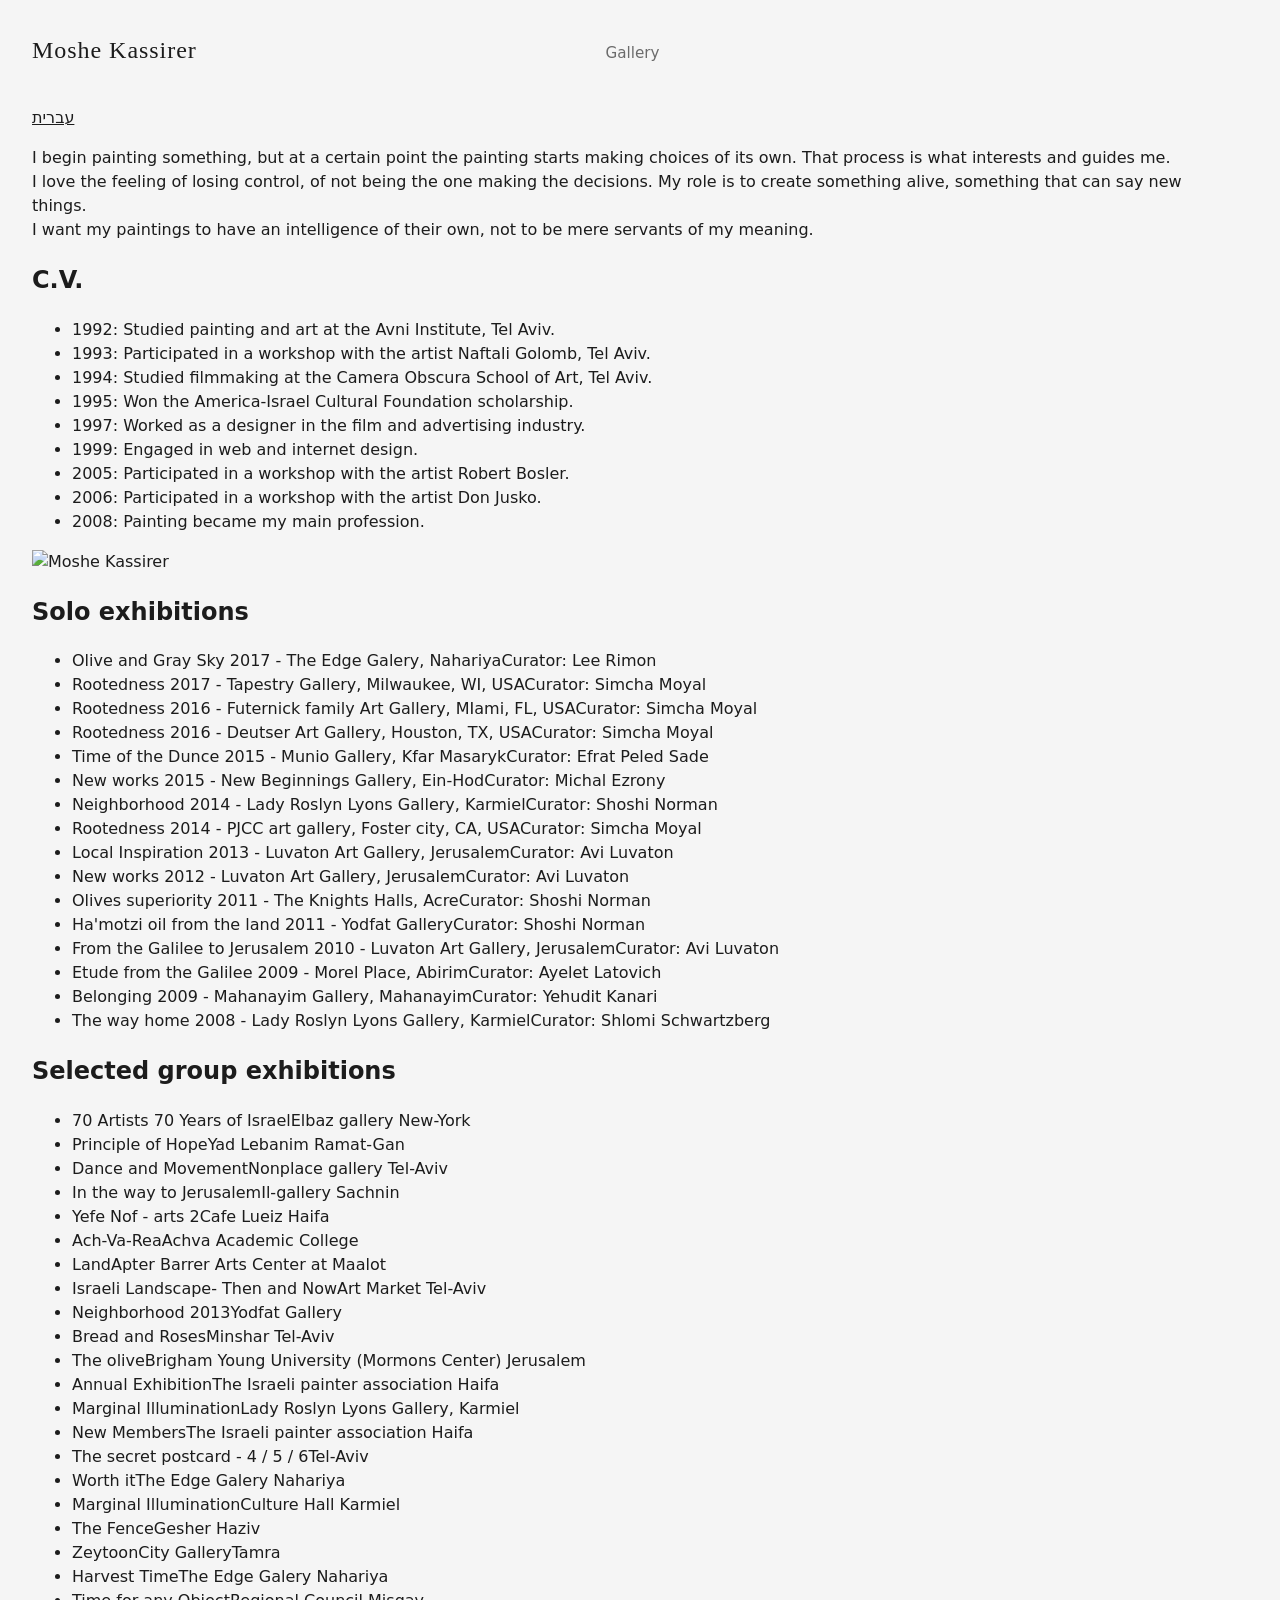
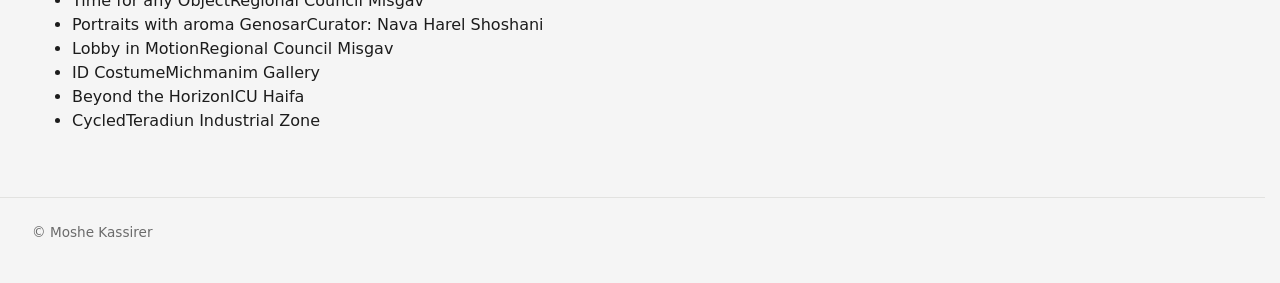
==== about-en.html @ 4319b6d4 "Add files via upload" ====
<!DOCTYPE html>
<html lang="en">
<head>
  <meta charset="utf-8">
  <meta name="viewport" content="width=device-width, initial-scale=1">
  <meta name="robots" content="noindex, nofollow">
  <title>About</title>
  <link rel="stylesheet" href="css/styles.css">
  <script src="js/site.js" defer></script>
</head>
<body>
  <header class="site-header" lang="en" dir="ltr">
    <a class="site-title" id="site-title" href="index.html">Moshe Kassirer</a>
    <nav id="site-nav" class="site-nav" aria-label="Main"></nav>
  </header>

  <main class="page about" lang="en" dir="ltr">
    <div class="about-inner">
      <h1 class="visually-hidden">About Moshe Kassirer</h1>
      <p class="lang-bar"><a class="lang-btn" href="about-he.html" hreflang="he" lang="he">עברית</a></p>

      <p class="statement">
        I begin painting something, but at a certain point the painting starts making choices of its own. That process is what interests and guides me.<br>
        I love the feeling of losing control, of not being the one making the decisions. My role is to create something alive, something that can say new things.<br>
        I want my paintings to have an intelligence of their own, not to be mere servants of my meaning.
      </p>

      <div class="cv-row">
        <section class="cv">
          <h2>C.V.</h2>
          <ul class="cv-list">
          <li>1992: Studied painting and art at the Avni Institute, Tel Aviv.</li>
          <li>1993: Participated in a workshop with the artist Naftali Golomb, Tel Aviv.</li>
          <li>1994: Studied filmmaking at the Camera Obscura School of Art, Tel Aviv.</li>
          <li>1995: Won the America-Israel Cultural Foundation scholarship.</li>
          <li>1997: Worked as a designer in the film and advertising industry.</li>
          <li>1999: Engaged in web and internet design.</li>
          <li>2005: Participated in a workshop with the artist Robert Bosler.</li>
          <li>2006: Participated in a workshop with the artist Don Jusko.</li>
          <li>2008: Painting became my main profession.</li>
          </ul>
        </section>
        <img class="portrait" src="images/me.jpg" width="261" height="348" alt="Moshe Kassirer">
      </div>

    <section>
      <h2>Solo exhibitions</h2>
      <ul class="exh">
        <li><span class="t">Olive and Gray Sky 2017 - The Edge Galery, Nahariya</span><span class="m">Curator: Lee Rimon</span></li>
        <li><span class="t">Rootedness 2017 - Tapestry Gallery, Milwaukee, WI, USA</span><span class="m">Curator: Simcha Moyal</span></li>
        <li><span class="t">Rootedness 2016 - Futernick family Art Gallery, MIami, FL, USA</span><span class="m">Curator: Simcha Moyal</span></li>
        <li><span class="t">Rootedness 2016 - Deutser Art Gallery, Houston, TX, USA</span><span class="m">Curator: Simcha Moyal</span></li>
        <li><span class="t">Time of the Dunce 2015 - Munio Gallery, Kfar Masaryk</span><span class="m">Curator: Efrat Peled Sade</span></li>
        <li><span class="t">New works 2015 - New Beginnings Gallery, Ein-Hod</span><span class="m">Curator: Michal Ezrony</span></li>
        <li><span class="t">Neighborhood 2014 - Lady Roslyn Lyons Gallery, Karmiel</span><span class="m">Curator: Shoshi Norman</span></li>
        <li><span class="t">Rootedness 2014 - PJCC art gallery, Foster city, CA, USA</span><span class="m">Curator: Simcha Moyal</span></li>
        <li><span class="t">Local Inspiration 2013 - Luvaton Art Gallery, Jerusalem</span><span class="m">Curator: Avi Luvaton</span></li>
        <li><span class="t">New works 2012 - Luvaton Art Gallery, Jerusalem</span><span class="m">Curator: Avi Luvaton</span></li>
        <li><span class="t">Olives superiority 2011 - The Knights Halls, Acre</span><span class="m">Curator: Shoshi Norman</span></li>
        <li><span class="t">Ha'motzi oil from the land 2011 - Yodfat Gallery</span><span class="m">Curator: Shoshi Norman</span></li>
        <li><span class="t">From the Galilee to Jerusalem 2010 - Luvaton Art Gallery, Jerusalem</span><span class="m">Curator: Avi Luvaton</span></li>
        <li><span class="t">Etude from the Galilee 2009 - Morel Place, Abirim</span><span class="m">Curator: Ayelet Latovich</span></li>
        <li><span class="t">Belonging 2009 - Mahanayim Gallery, Mahanayim</span><span class="m">Curator: Yehudit Kanari</span></li>
        <li><span class="t">The way home 2008 - Lady Roslyn Lyons Gallery, Karmiel</span><span class="m">Curator: Shlomi Schwartzberg</span></li>
      </ul>
    </section>

    <section>
      <h2>Selected group exhibitions</h2>
      <ul class="exh">
        <li><span class="t">70 Artists 70 Years of Israel</span><span class="m">Elbaz gallery New-York</span></li>
        <li><span class="t">Principle of Hope</span><span class="m">Yad Lebanim Ramat-Gan</span></li>
        <li><span class="t">Dance and Movement</span><span class="m">Nonplace gallery Tel-Aviv</span></li>
        <li><span class="t">In the way to Jerusalem</span><span class="m">Il-gallery Sachnin</span></li>
        <li><span class="t">Yefe Nof - arts 2</span><span class="m">Cafe Lueiz Haifa</span></li>
        <li><span class="t">Ach-Va-Rea</span><span class="m">Achva Academic College</span></li>
        <li><span class="t">Land</span><span class="m">Apter Barrer Arts Center at Maalot</span></li>
        <li><span class="t">Israeli Landscape- Then and Now</span><span class="m">Art Market Tel-Aviv</span></li>
        <li><span class="t">Neighborhood 2013</span><span class="m">Yodfat Gallery</span></li>
        <li><span class="t">Bread and Roses</span><span class="m">Minshar Tel-Aviv</span></li>
        <li><span class="t">The olive</span><span class="m">Brigham Young University (Mormons Center) Jerusalem</span></li>
        <li><span class="t">Annual Exhibition</span><span class="m">The Israeli painter association Haifa</span></li>
        <li><span class="t">Marginal Illumination</span><span class="m">Lady Roslyn Lyons Gallery, Karmiel</span></li>
        <li><span class="t">New Members</span><span class="m">The Israeli painter association Haifa</span></li>
        <li><span class="t">The secret postcard - 4 / 5 / 6</span><span class="m">Tel-Aviv</span></li>
        <li><span class="t">Worth it</span><span class="m">The Edge Galery Nahariya</span></li>
        <li><span class="t">Marginal Illumination</span><span class="m">Culture Hall Karmiel</span></li>
        <li><span class="t">The Fence</span><span class="m">Gesher Haziv</span></li>
        <li><span class="t">Zeytoon</span><span class="m">City GalleryTamra</span></li>
        <li><span class="t">Harvest Time</span><span class="m">The Edge Galery Nahariya</span></li>
        <li><span class="t">Time for any Object</span><span class="m">Regional Council Misgav</span></li>
        <li><span class="t">Portraits with aroma Genosar</span><span class="m">Curator: Nava Harel Shoshani</span></li>
        <li><span class="t">Lobby in Motion</span><span class="m">Regional Council Misgav</span></li>
        <li><span class="t">ID Costume</span><span class="m">Michmanim Gallery</span></li>
        <li><span class="t">Beyond the Horizon</span><span class="m">ICU Haifa</span></li>
        <li><span class="t">Cycled</span><span class="m">Teradiun Industrial Zone</span></li>
      </ul>
    </section>
    </div>
  </main>

  <footer class="site-footer" id="site-footer" dir="ltr"></footer>
</body>
</html>
---- css/styles.css ----
:root {
  --bg: #f5f5f5;
  --ink: #1c1c1c;
  --muted: #6b6b6b;
  --line: #e2e2e0;
  --gap: 15px;
  --thumb-w: 170px;              /* thumbnail size: images are cropped to fill it */
  --thumb-ratio: 170 / 150;      /* keep equal to width / height above */
  --serif: "Iowan Old Style", "Palatino Linotype", Palatino, Georgia, serif;
  --sans: system-ui, -apple-system, "Segoe UI", Helvetica, Arial, sans-serif;
}
*, *::before, *::after { box-sizing: border-box; }
html { scrollbar-gutter: stable; }
body { margin: 0; background: var(--bg); color: var(--ink); font-family: var(--sans); line-height: 1.5; }
body.lb-open { overflow: hidden; }
.visually-hidden { position: absolute; width: 1px; height: 1px; overflow: hidden; clip: rect(0 0 0 0); white-space: nowrap; }
a { color: inherit; }
:focus-visible { outline: 2px solid currentColor; outline-offset: 3px; }

/* Header */
.site-header { display: grid; grid-template-columns: 1fr auto 1fr; align-items: baseline; gap: 1rem 2rem;
  max-width: 1400px; margin: 0 auto; padding: 2rem 2rem 1.25rem; }
.site-title { font-family: var(--serif); font-size: 1.5rem; letter-spacing: .04em; text-decoration: none; }
.site-nav { grid-column: 2; display: flex; flex-wrap: wrap; justify-content: center; gap: .5rem 1.75rem; }
.site-nav a { text-decoration: none; color: var(--muted); font-size: .95rem; padding: .25rem 0; border-bottom: 1px solid transparent; }
.site-nav a:hover { color: var(--ink); }
.site-nav a[aria-current="page"] { color: var(--ink); border-bottom-color: var(--ink); }

/* Page + pager */
.page { max-width: 1400px; margin: 0 auto; padding: 0 2rem 3rem; }
.pager { display: flex; flex-wrap: wrap; gap: .25rem .75rem; align-items: center; margin: 1rem 0 2rem; font-size: .95rem; }
.pager:empty { display: none; }
.pager a, .pager span { min-width: 2rem; padding: .25rem .5rem; text-align: center; text-decoration: none; color: var(--muted); border-bottom: 1px solid transparent; }
.pager a:hover { color: var(--ink); }
.pager [aria-current="page"] { color: var(--ink); border-bottom-color: var(--ink); }
.pager .is-disabled { opacity: .35; }

/* Left menu + content */
.layout { display: grid; grid-template-columns: 13rem minmax(0, 1fr); gap: 3rem; align-items: start; }
.layout.no-menu { grid-template-columns: minmax(0, 1fr); }
.side[hidden] { display: none; }
.side-title { margin: 0 0 .75rem; padding-left: .75rem; font-family: var(--serif); font-size: 1.1rem; font-weight: 400; letter-spacing: .04em; }
.side ul { list-style: none; margin: 0; padding: 0; }
.side a { display: block; padding: .3rem .75rem; text-decoration: none; color: var(--muted); font-size: .95rem; }
.side a:hover { color: var(--ink); }
.side a[aria-current="page"] { color: var(--ink); box-shadow: inset 2px 0 var(--ink); }

/* Grid: 4 columns of 170 x 150 thumbnails on desktop */
.grid { list-style: none; margin: 0; padding: 0; display: grid; grid-template-columns: repeat(4, minmax(0, var(--thumb-w))); justify-content: start; gap: var(--gap); }
.grid > li { min-width: 0; }
.thumb { position: relative; display: block; width: 100%; aspect-ratio: var(--thumb-ratio); padding: 0; border: 0; background: none; cursor: zoom-in; }
.thumb img { display: block; width: 100%; height: 100%; object-fit: cover; object-position: center; }

/* Sold marker: red circle in the top-right corner (thumbnail and large view).
   Turn on per painting with "sold": true in data/paintings.json */
.thumb.is-sold::after, .lb-frame.is-sold::after { content: ""; position: absolute; bottom: 8px; right: 8px; width: 10px; height: 10px; border-radius: 50%;
  background: #d62d2d; box-shadow: 0 0 0 1px #fff, 0 1px 4px rgba(0, 0, 0, .35); pointer-events: none; }
.status { color: var(--muted); }
.status:empty { display: none; }
.site-footer { max-width: 1400px; margin: 0 auto; padding: 1.5rem 2rem 2.5rem; color: var(--muted); font-size: .85rem; border-top: 1px solid var(--line); }

@media (max-width: 899px) {
  .site-header { grid-template-columns: minmax(0, 1fr); }
  .site-nav { grid-column: 1; }
  .layout { grid-template-columns: minmax(0, 1fr); gap: 1.5rem; }
  .side ul { display: flex; flex-wrap: wrap; gap: 0 .75rem; }
  .side-title, .side a { padding-left: 0; padding-right: 0; }
  .side a { padding: .3rem 0; }
  .side a[aria-current="page"] { box-shadow: none; border-bottom: 1px solid var(--ink); }
}
@media (max-width: 699px) { .grid { grid-template-columns: repeat(3, minmax(0, var(--thumb-w))); } }
@media (max-width: 599px) {
  .grid { grid-template-columns: repeat(2, minmax(0, var(--thumb-w))); }
  .site-header, .page, .site-footer { padding-left: 1rem; padding-right: 1rem; }
}

/* Lightbox */
.lightbox { position: fixed; inset: 0; z-index: 100; background: rgba(14, 14, 14, .95); color: #eee;
  display: flex; align-items: center; justify-content: center; }
.lightbox[hidden] { display: none; }
.lb-frame { position: relative; }
.lb-frame.is-sold::after { top: auto; bottom: 12px; right: 12px; width: 22px; height: 22px; }
.lb-figure { margin: 0; display: flex; flex-direction: column; align-items: center; min-width: 0; }
.lb-img { display: block; width: auto; height: auto; max-width: calc(100vw - 9rem); max-height: calc(100vh - 9rem); max-height: calc(100dvh - 9rem); transition: opacity .15s; }
.lb-img.is-loading { opacity: .25; }
.lb-caption { margin-top: 1rem; max-width: min(46rem, calc(100vw - 9rem)); max-height: 5rem; overflow: auto; text-align: center; font-size: .95rem; line-height: 1.5; white-space: pre-line; color: #cfcfcf; }
.lb-caption .lb-title { display: block; color: #fff; font-family: var(--serif); font-size: 1.1rem; }
.lb-caption .lb-count { display: block; margin-top: .25rem; color: #8a8a8a; font-size: .8rem; }
.lb-btn { position: absolute; background: none; border: 0; color: #ddd; cursor: pointer; line-height: 1; font-family: var(--sans); font-weight: 300; }
.lb-btn:hover { color: #fff; }
.lb-btn:disabled { opacity: .2; cursor: default; }
.lb-close { top: .75rem; right: 1rem; font-size: 2.75rem; padding: .25rem .75rem; }
.lb-prev, .lb-next { top: 50%; transform: translateY(-50%); font-size: 4rem; padding: 1rem 1.25rem; }
.lb-prev { left: .5rem; } .lb-next { right: .5rem; }
@media (max-width: 599px) {
  .lb-img { max-width: calc(100vw - 1rem); max-height: calc(100vh - 10rem); max-height: calc(100dvh - 10rem); }
  .lb-caption { max-width: calc(100vw - 2rem); }
  .lb-prev, .lb-next { top: auto; bottom: .5rem; transform: none; font-size: 3rem; padding: .25rem 1.25rem; }
  .lb-prev { left: 0; } .lb-next { right: 0; }
}
@media (prefers-reduced-motion: reduce) { .lb-img { transition: none; } }
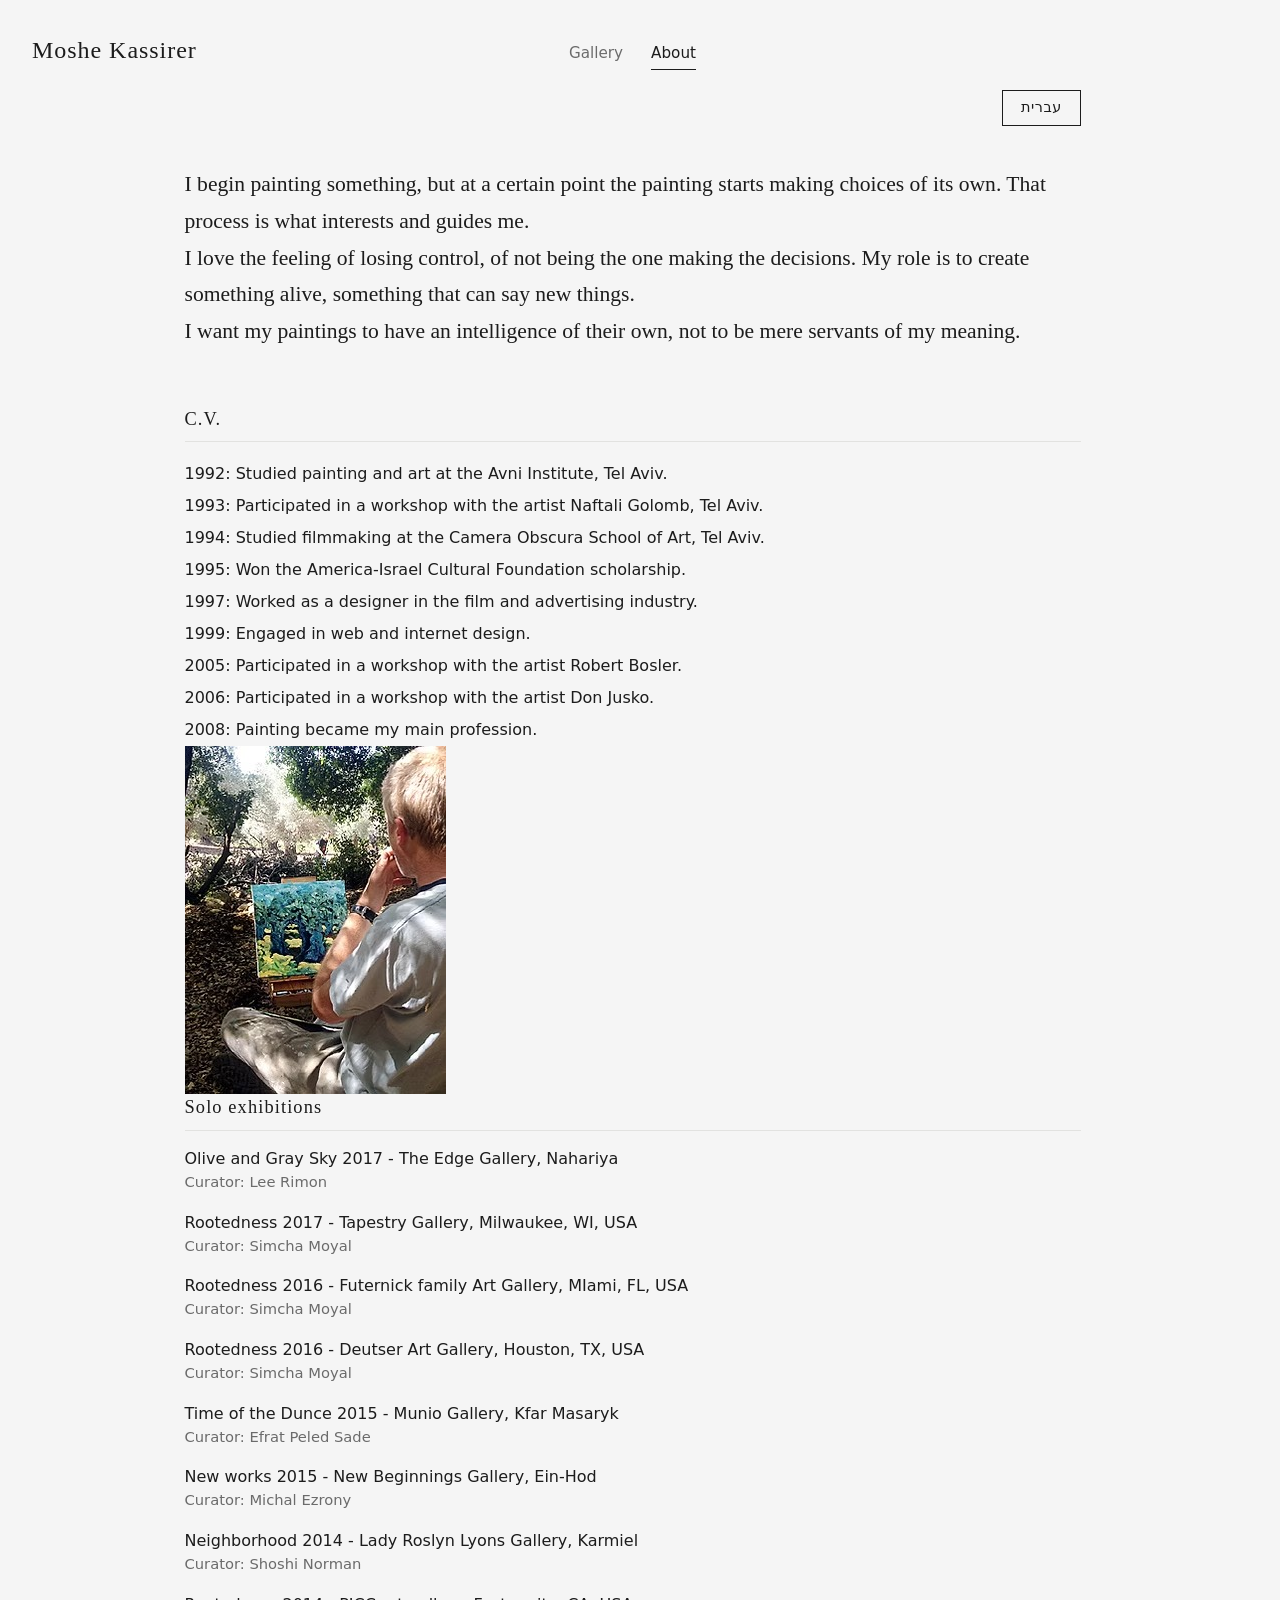
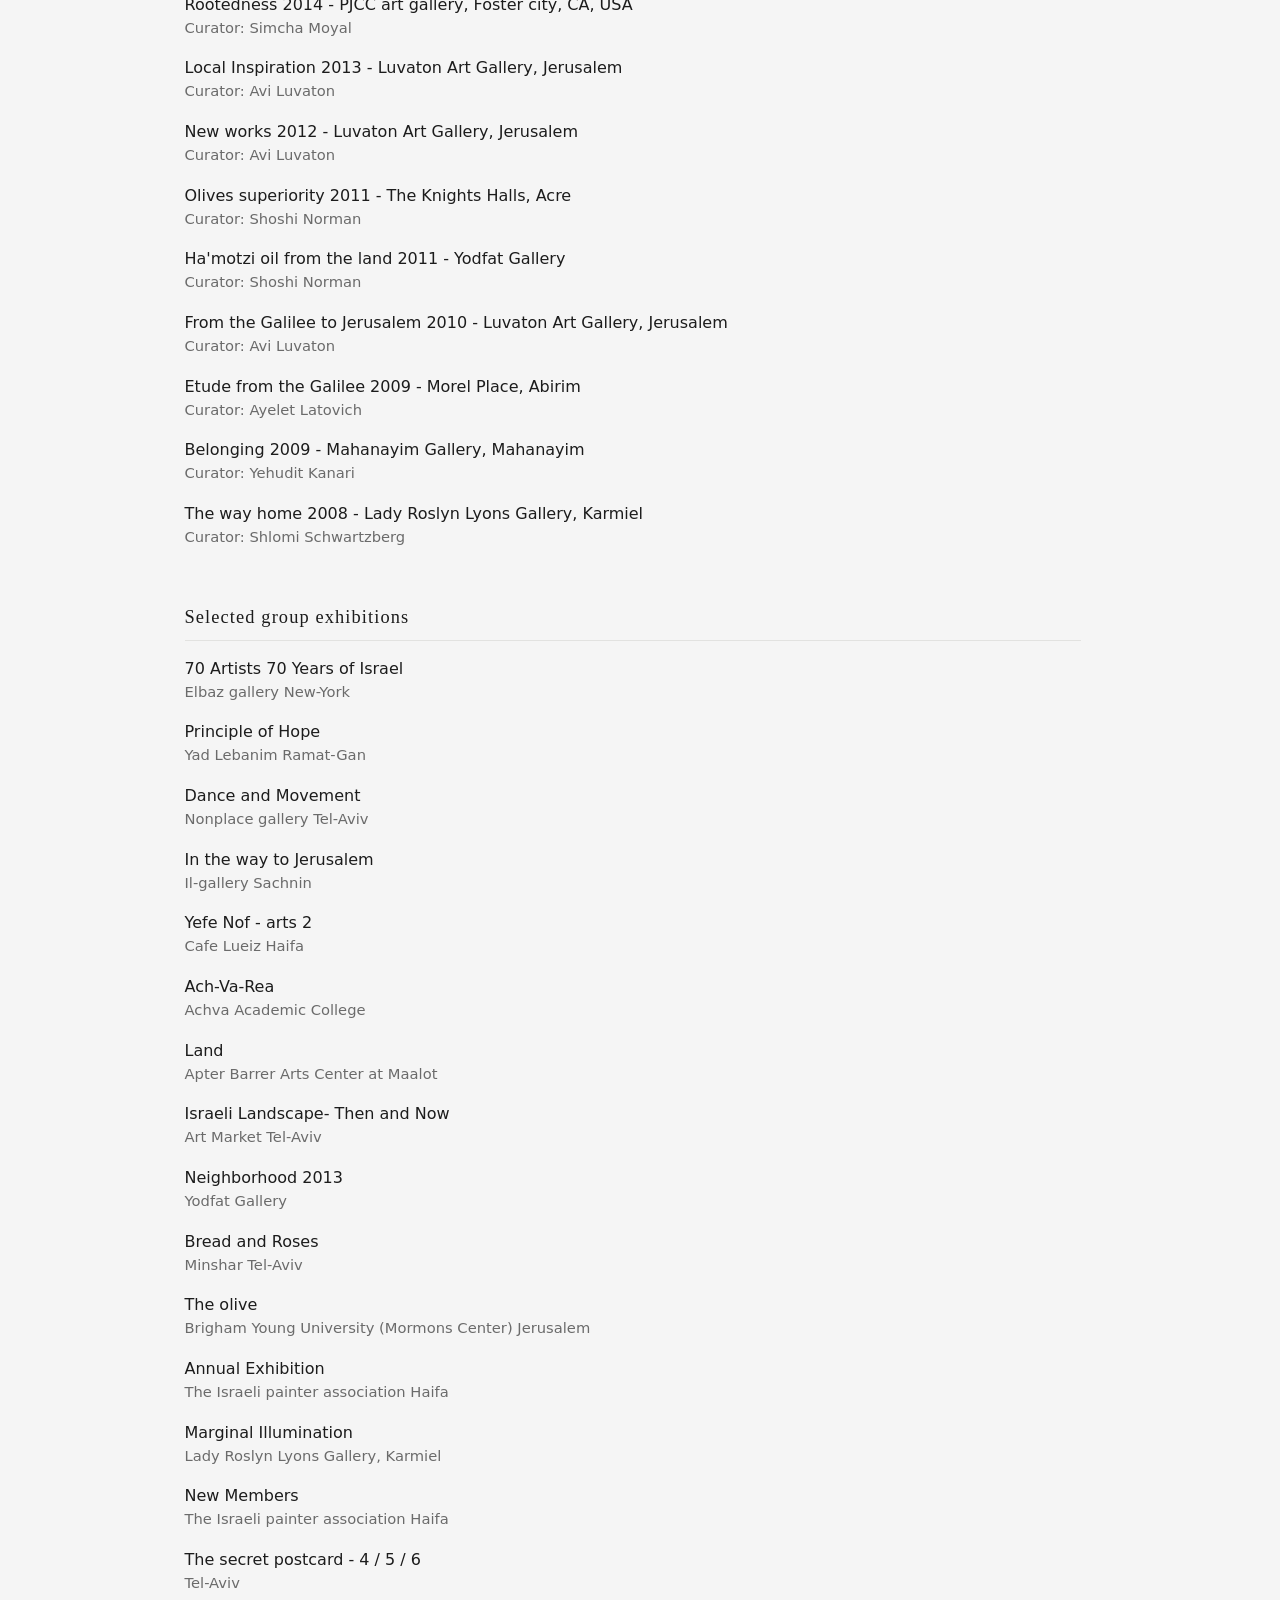
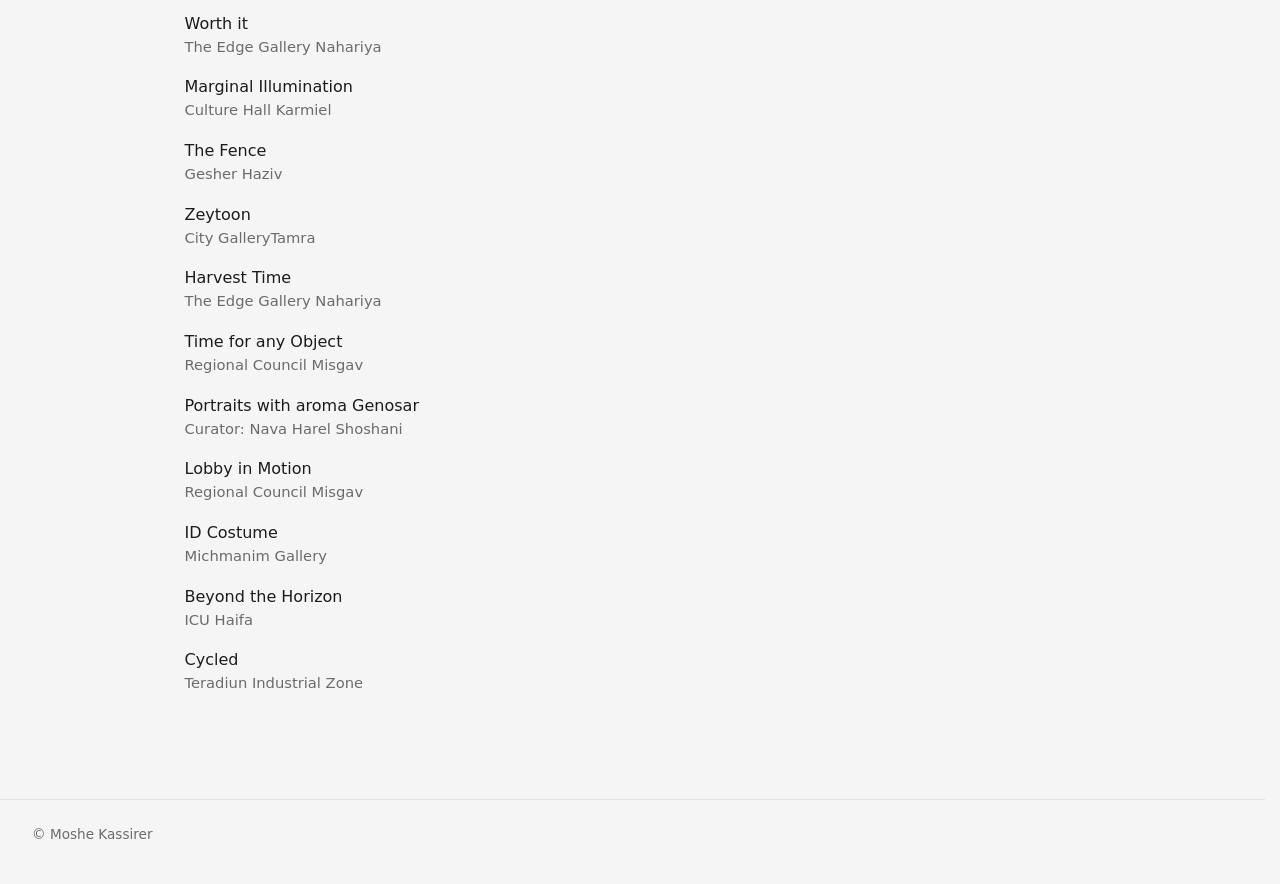
==== commit 7b0d43f2: "Add files via upload" ====
--- a/about-en.html
+++ b/about-en.html
@@ -19,34 +19,35 @@
       <h1 class="visually-hidden">About Moshe Kassirer</h1>
       <p class="lang-bar"><a class="lang-btn" href="about-he.html" hreflang="he" lang="he">עברית</a></p>
 
-      <p class="statement">
-        I begin painting something, but at a certain point the painting starts making choices of its own. That process is what interests and guides me.<br>
-        I love the feeling of losing control, of not being the one making the decisions. My role is to create something alive, something that can say new things.<br>
-        I want my paintings to have an intelligence of their own, not to be mere servants of my meaning.
-      </p>
-
-      <div class="cv-row">
-        <section class="cv">
-          <h2>C.V.</h2>
-          <ul class="cv-list">
-          <li>1992: Studied painting and art at the Avni Institute, Tel Aviv.</li>
-          <li>1993: Participated in a workshop with the artist Naftali Golomb, Tel Aviv.</li>
-          <li>1994: Studied filmmaking at the Camera Obscura School of Art, Tel Aviv.</li>
-          <li>1995: Won the America-Israel Cultural Foundation scholarship.</li>
-          <li>1997: Worked as a designer in the film and advertising industry.</li>
-          <li>1999: Engaged in web and internet design.</li>
-          <li>2005: Participated in a workshop with the artist Robert Bosler.</li>
-          <li>2006: Participated in a workshop with the artist Don Jusko.</li>
-          <li>2008: Painting became my main profession.</li>
-          </ul>
-        </section>
+      <div class="intro">
+        <div class="intro-text">
+          <p class="statement">
+            I begin painting something, but at a certain point the painting starts making choices of its own. That process is what interests and guides me.<br>
+            I love the feeling of losing control, of not being the one making the decisions. My role is to create something alive, something that can say new things.<br>
+            I want my paintings to have an intelligence of their own, not to be mere servants of my meaning.
+          </p>
+          <section class="cv">
+            <h2>C.V.</h2>
+            <ul class="cv-list">
+              <li>1992: Studied painting and art at the Avni Institute, Tel Aviv.</li>
+              <li>1993: Participated in a workshop with the artist Naftali Golomb, Tel Aviv.</li>
+              <li>1994: Studied filmmaking at the Camera Obscura School of Art, Tel Aviv.</li>
+              <li>1995: Won the America-Israel Cultural Foundation scholarship.</li>
+              <li>1997: Worked as a designer in the film and advertising industry.</li>
+              <li>1999: Engaged in web and internet design.</li>
+              <li>2005: Participated in a workshop with the artist Robert Bosler.</li>
+              <li>2006: Participated in a workshop with the artist Don Jusko.</li>
+              <li>2008: Painting became my main profession.</li>
+            </ul>
+          </section>
+        </div>
         <img class="portrait" src="images/me.jpg" width="261" height="348" alt="Moshe Kassirer">
       </div>
 
     <section>
       <h2>Solo exhibitions</h2>
       <ul class="exh">
-        <li><span class="t">Olive and Gray Sky 2017 - The Edge Galery, Nahariya</span><span class="m">Curator: Lee Rimon</span></li>
+        <li><span class="t">Olive and Gray Sky 2017 - The Edge Gallery, Nahariya</span><span class="m">Curator: Lee Rimon</span></li>
         <li><span class="t">Rootedness 2017 - Tapestry Gallery, Milwaukee, WI, USA</span><span class="m">Curator: Simcha Moyal</span></li>
         <li><span class="t">Rootedness 2016 - Futernick family Art Gallery, MIami, FL, USA</span><span class="m">Curator: Simcha Moyal</span></li>
         <li><span class="t">Rootedness 2016 - Deutser Art Gallery, Houston, TX, USA</span><span class="m">Curator: Simcha Moyal</span></li>
@@ -83,11 +84,11 @@
         <li><span class="t">Marginal Illumination</span><span class="m">Lady Roslyn Lyons Gallery, Karmiel</span></li>
         <li><span class="t">New Members</span><span class="m">The Israeli painter association Haifa</span></li>
         <li><span class="t">The secret postcard - 4 / 5 / 6</span><span class="m">Tel-Aviv</span></li>
-        <li><span class="t">Worth it</span><span class="m">The Edge Galery Nahariya</span></li>
+        <li><span class="t">Worth it</span><span class="m">The Edge Gallery Nahariya</span></li>
         <li><span class="t">Marginal Illumination</span><span class="m">Culture Hall Karmiel</span></li>
         <li><span class="t">The Fence</span><span class="m">Gesher Haziv</span></li>
         <li><span class="t">Zeytoon</span><span class="m">City GalleryTamra</span></li>
-        <li><span class="t">Harvest Time</span><span class="m">The Edge Galery Nahariya</span></li>
+        <li><span class="t">Harvest Time</span><span class="m">The Edge Gallery Nahariya</span></li>
         <li><span class="t">Time for any Object</span><span class="m">Regional Council Misgav</span></li>
         <li><span class="t">Portraits with aroma Genosar</span><span class="m">Curator: Nava Harel Shoshani</span></li>
         <li><span class="t">Lobby in Motion</span><span class="m">Regional Council Misgav</span></li>
--- a/css/styles.css
+++ b/css/styles.css
@@ -74,6 +74,28 @@
   .site-header, .page, .site-footer { padding-left: 1rem; padding-right: 1rem; }
 }
 
+/* About pages (about-he.html, about-en.html) */
+.about-inner { max-width: 56rem; margin: 0 auto; }
+.lang-bar { display: flex; margin: 0 0 2.5rem; }
+.lang-btn { margin-inline-start: auto; padding: .4rem 1.1rem; border: 1px solid var(--ink); color: var(--ink); text-decoration: none; font-size: .9rem; letter-spacing: .04em; }
+.lang-btn:hover, .lang-btn:focus-visible { background: var(--ink); color: var(--bg); }
+.statement { margin: 0 0 3.5rem; font-family: var(--serif); font-size: 1.35rem; line-height: 1.7; }
+.about h2 { margin: 0 0 1rem; padding-bottom: .5rem; border-bottom: 1px solid var(--line); font-family: var(--serif); font-size: 1.15rem; font-weight: 400; letter-spacing: .06em; }
+.cv-row { display: flex; align-items: flex-start; justify-content: space-between; gap: 3rem; margin-bottom: 3.5rem; }
+.cv { flex: 1; min-width: 0; }
+.cv-list, .exh { list-style: none; margin: 0; padding: 0; }
+.cv-list li { padding: .25rem 0; }
+.portrait { flex: none; display: block; width: 261px; max-width: 100%; height: auto; }
+.exh { margin-bottom: 3.5rem; }
+.exh li { margin-bottom: 1.1rem; }
+.exh .t, .exh .m { display: block; }
+.exh .m { color: var(--muted); font-size: .92rem; }
+@media (max-width: 699px) {
+  .cv-row { flex-direction: column; gap: 1.5rem; }
+  .portrait { width: 220px; align-self: center; }
+  .statement { font-size: 1.2rem; }
+}
+
 /* Lightbox */
 .lightbox { position: fixed; inset: 0; z-index: 100; background: rgba(14, 14, 14, .95); color: #eee;
   display: flex; align-items: center; justify-content: center; }
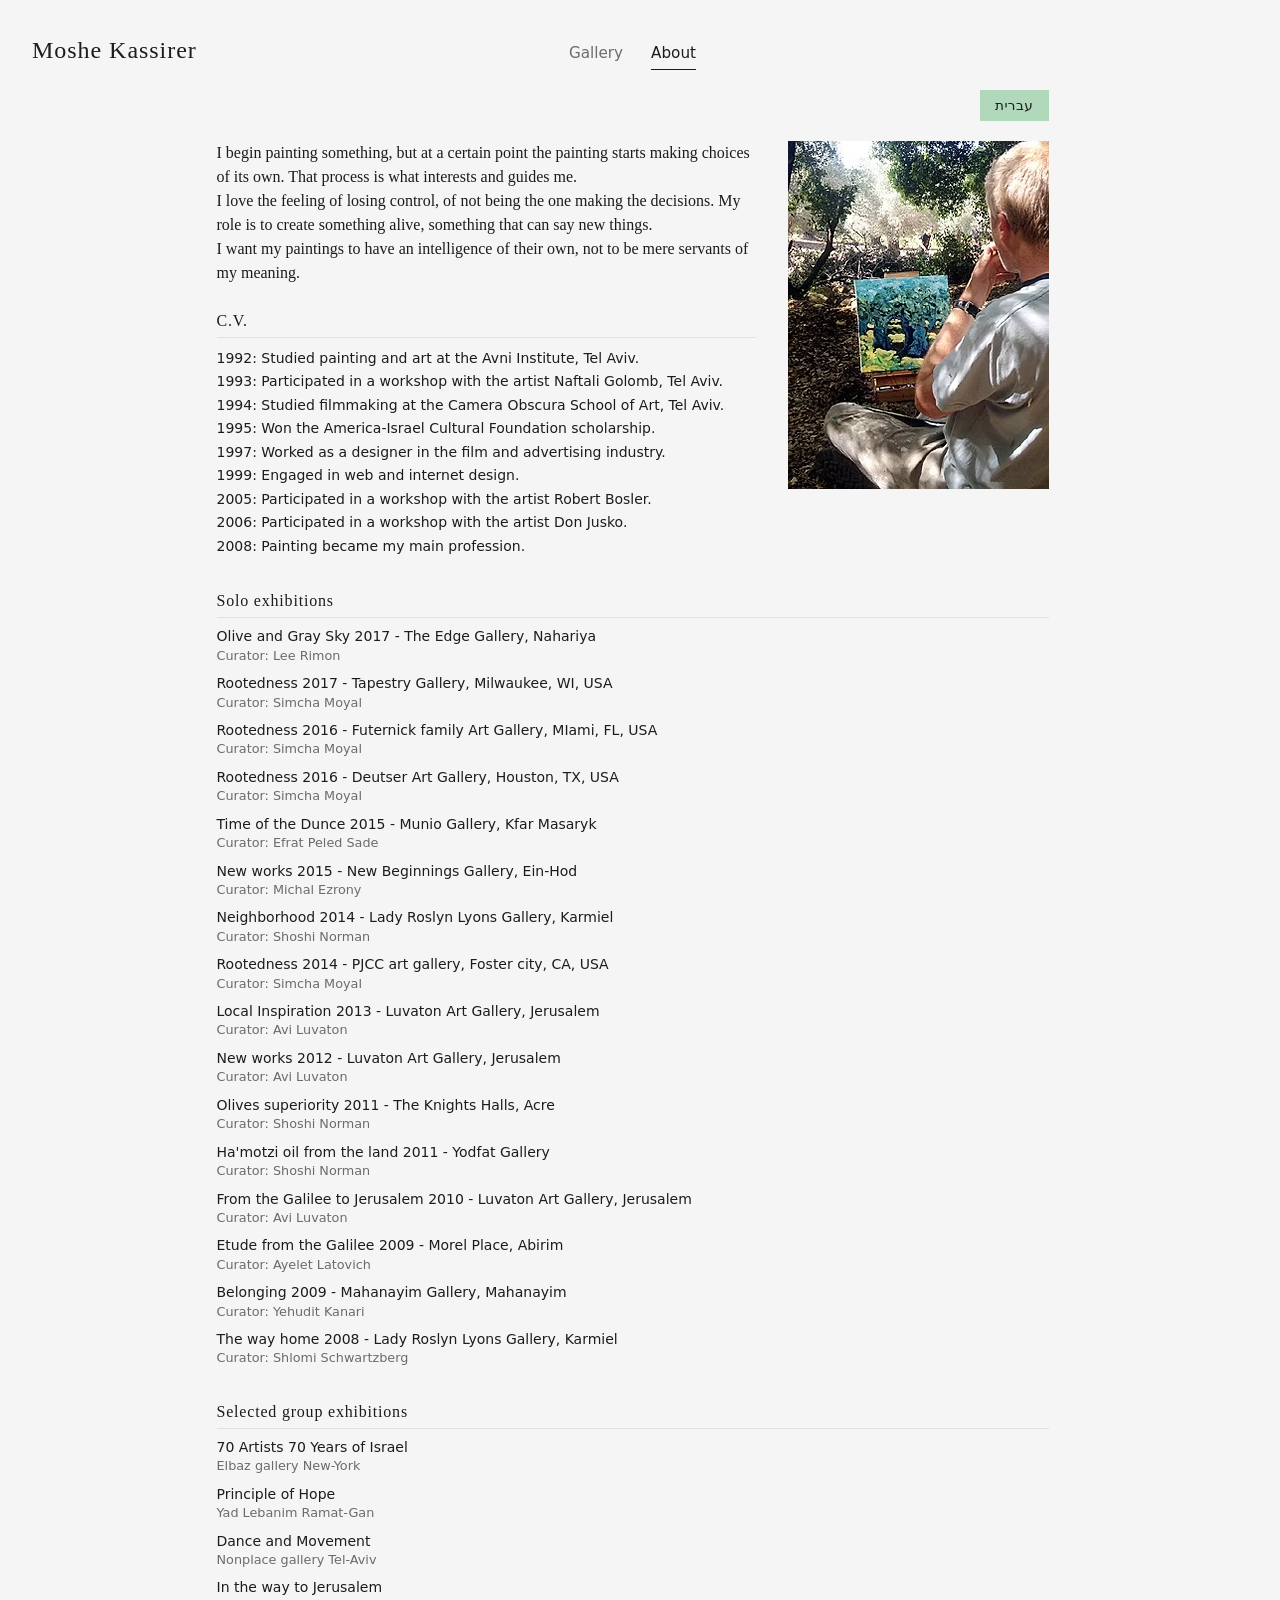
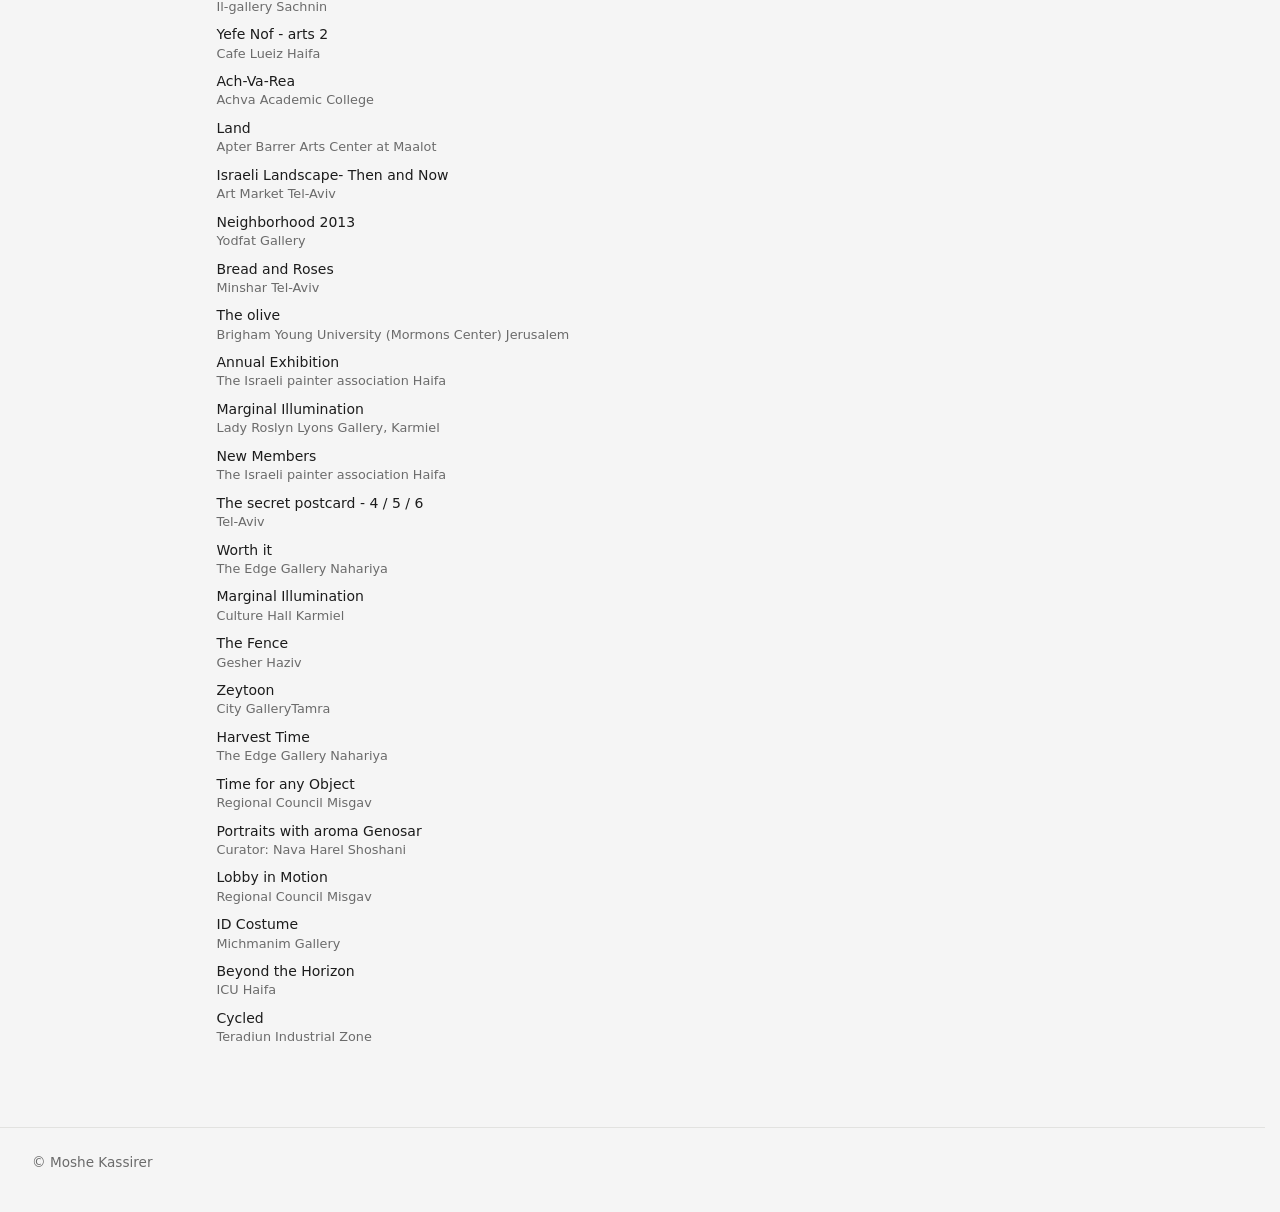
==== commit 9d611645: "Add files via upload" ====
--- a/about-en.html
+++ b/about-en.html
@@ -14,8 +14,8 @@
     <nav id="site-nav" class="site-nav" aria-label="Main"></nav>
   </header>
 
-  <main class="page about" lang="en" dir="ltr">
-    <div class="about-inner">
+  <main class="page about" lang="en">
+    <div class="about-inner" dir="ltr">
       <h1 class="visually-hidden">About Moshe Kassirer</h1>
       <p class="lang-bar"><a class="lang-btn" href="about-he.html" hreflang="he" lang="he">עברית</a></p>
 
--- a/css/styles.css
+++ b/css/styles.css
@@ -75,25 +75,25 @@
 }
 
 /* About pages (about-he.html, about-en.html) */
-.about-inner { max-width: 56rem; margin: 0 auto; }
-.lang-bar { display: flex; margin: 0 0 2.5rem; }
-.lang-btn { margin-inline-start: auto; padding: .4rem 1.1rem; border: 1px solid var(--ink); color: var(--ink); text-decoration: none; font-size: .9rem; letter-spacing: .04em; }
-.lang-btn:hover, .lang-btn:focus-visible { background: var(--ink); color: var(--bg); }
-.statement { margin: 0 0 3.5rem; font-family: var(--serif); font-size: 1.35rem; line-height: 1.7; }
-.about h2 { margin: 0 0 1rem; padding-bottom: .5rem; border-bottom: 1px solid var(--line); font-family: var(--serif); font-size: 1.15rem; font-weight: 400; letter-spacing: .06em; }
-.cv-row { display: flex; align-items: flex-start; justify-content: space-between; gap: 3rem; margin-bottom: 3.5rem; }
-.cv { flex: 1; min-width: 0; }
+.about { font-size: .875rem; line-height: 1.45; }
+.about-inner { max-width: 52rem; margin: 0 auto; }
+.lang-bar { display: flex; margin: 0 0 1.25rem; }
+.lang-btn { margin-inline-start: auto; padding: .3rem .9rem; border: 1px solid #b1d8bb; background: #b1d8bb; color: var(--ink); text-decoration: none; font-size: .85rem; letter-spacing: .03em; }
+.lang-btn:hover, .lang-btn:focus-visible { background: #d2efd9; border-color: #d2efd9; }
+.intro { display: flex; align-items: flex-start; justify-content: space-between; gap: 2rem; margin-bottom: 2rem; }
+.intro-text { flex: 1; min-width: 0; }
+.portrait { flex: none; display: block; width: 261px; max-width: 100%; height: auto; }
+.statement { margin: 0 0 1.5rem; font-family: var(--serif); font-size: 1rem; line-height: 1.5; }
+.about h2 { margin: 0 0 .5rem; padding-bottom: .3rem; border-bottom: 1px solid var(--line); font-family: var(--serif); font-size: 1rem; font-weight: 400; letter-spacing: .05em; }
 .cv-list, .exh { list-style: none; margin: 0; padding: 0; }
-.cv-list li { padding: .25rem 0; }
-.portrait { flex: none; display: block; width: 261px; max-width: 100%; height: auto; }
-.exh { margin-bottom: 3.5rem; }
-.exh li { margin-bottom: 1.1rem; }
+.cv-list li { padding: .1rem 0; }
+.exh { margin-bottom: 2rem; }
+.exh li { margin-bottom: .5rem; }
 .exh .t, .exh .m { display: block; }
-.exh .m { color: var(--muted); font-size: .92rem; }
+.exh .m { color: var(--muted); font-size: .8rem; }
 @media (max-width: 699px) {
-  .cv-row { flex-direction: column; gap: 1.5rem; }
-  .portrait { width: 220px; align-self: center; }
-  .statement { font-size: 1.2rem; }
+  .intro { flex-direction: column; gap: 1rem; }
+  .portrait { order: -1; width: 180px; align-self: center; }
 }
 
 /* Lightbox */
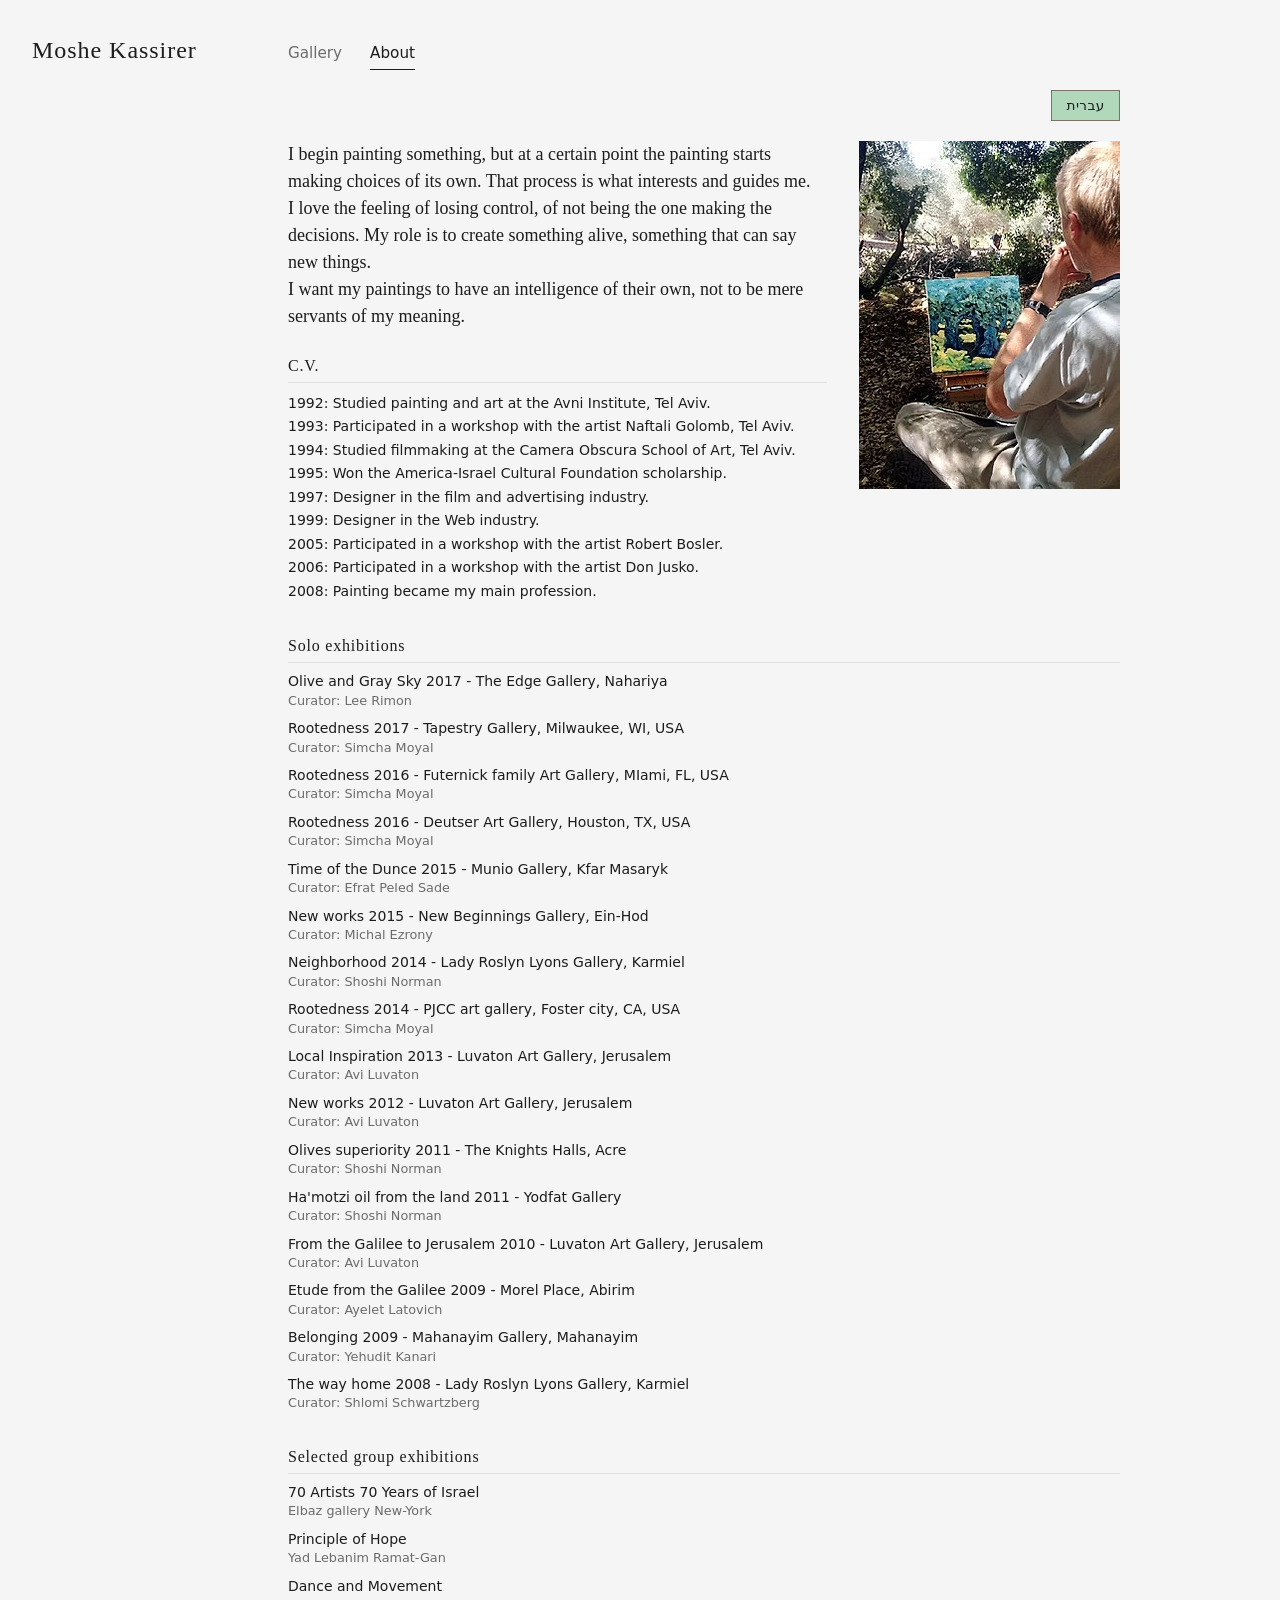
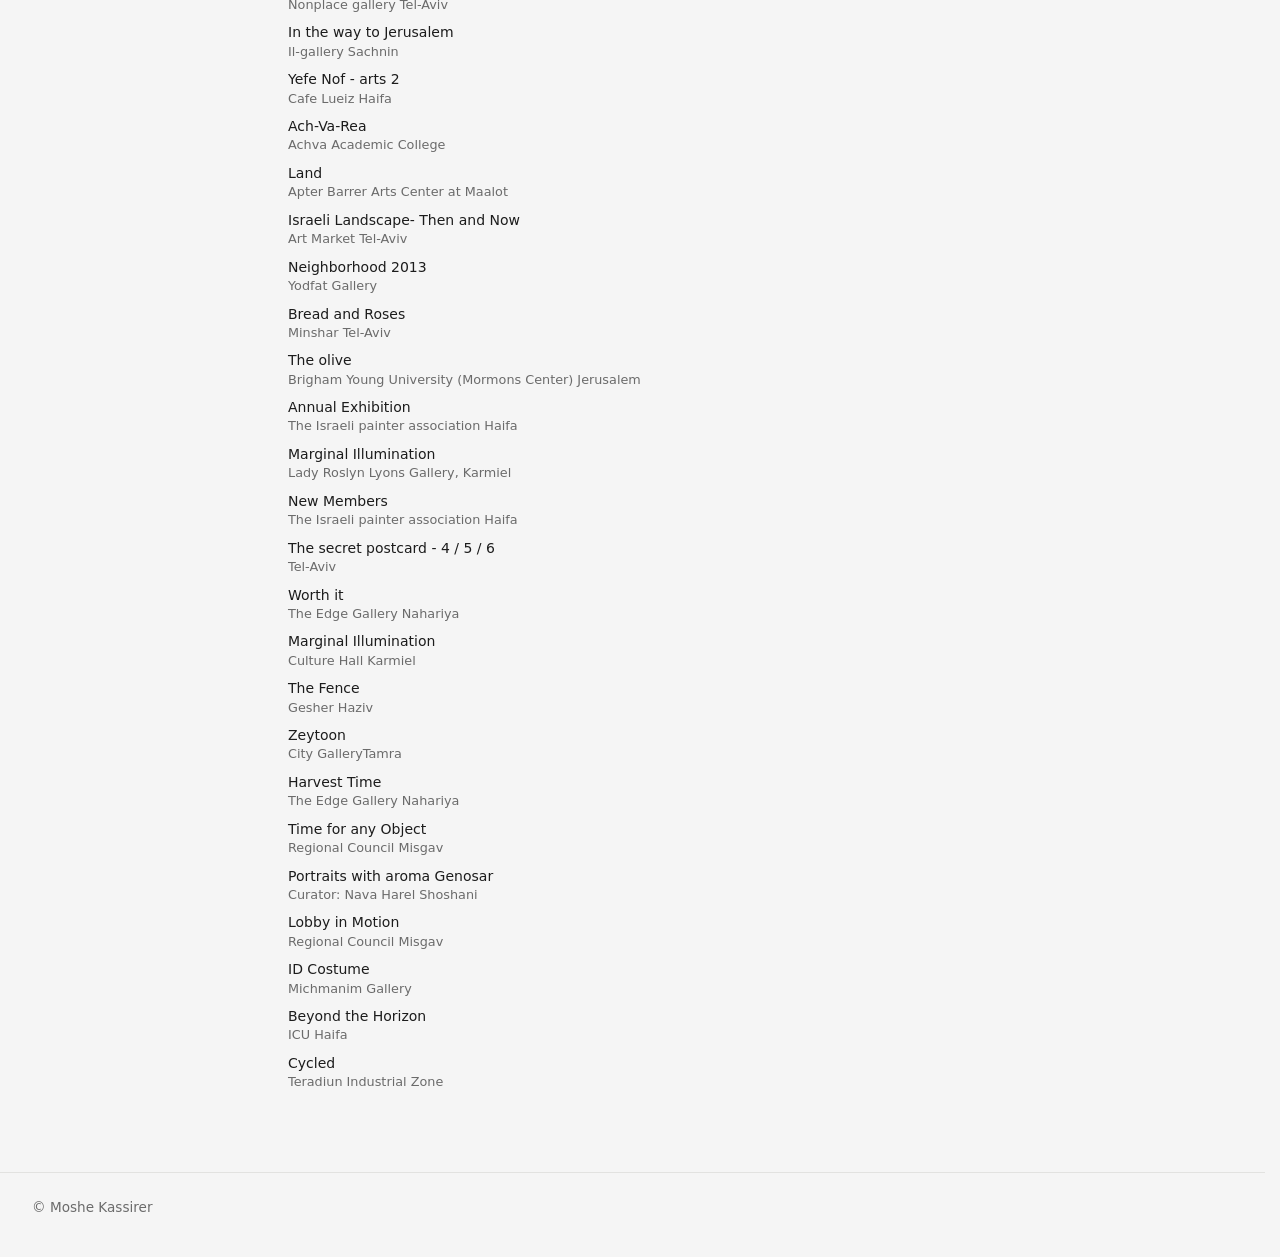
==== commit 4899fe64: "Update about-en.html" ====
--- a/about-en.html
+++ b/about-en.html
@@ -33,8 +33,8 @@
               <li>1993: Participated in a workshop with the artist Naftali Golomb, Tel Aviv.</li>
               <li>1994: Studied filmmaking at the Camera Obscura School of Art, Tel Aviv.</li>
               <li>1995: Won the America-Israel Cultural Foundation scholarship.</li>
-              <li>1997: Worked as a designer in the film and advertising industry.</li>
-              <li>1999: Engaged in web and internet design.</li>
+              <li>1997: Designer in the film and advertising industry.</li>
+              <li>1999: Designer in the Web industry.</li>
               <li>2005: Participated in a workshop with the artist Robert Bosler.</li>
               <li>2006: Participated in a workshop with the artist Don Jusko.</li>
               <li>2008: Painting became my main profession.</li>
--- a/css/styles.css
+++ b/css/styles.css
@@ -18,10 +18,10 @@
 :focus-visible { outline: 2px solid currentColor; outline-offset: 3px; }
 
 /* Header */
-.site-header { display: grid; grid-template-columns: 1fr auto 1fr; align-items: baseline; gap: 1rem 2rem;
+.site-header { display: grid; grid-template-columns: 13rem minmax(0, 1fr); align-items: baseline; gap: 1rem 3rem;
   max-width: 1400px; margin: 0 auto; padding: 2rem 2rem 1.25rem; }
 .site-title { font-family: var(--serif); font-size: 1.5rem; letter-spacing: .04em; text-decoration: none; }
-.site-nav { grid-column: 2; display: flex; flex-wrap: wrap; justify-content: center; gap: .5rem 1.75rem; }
+.site-nav { grid-column: 2; display: flex; flex-wrap: wrap; justify-content: flex-start; gap: .5rem 1.75rem; }
 .site-nav a { text-decoration: none; color: var(--muted); font-size: .95rem; padding: .25rem 0; border-bottom: 1px solid transparent; }
 .site-nav a:hover { color: var(--ink); }
 .site-nav a[aria-current="page"] { color: var(--ink); border-bottom-color: var(--ink); }
@@ -76,14 +76,15 @@
 
 /* About pages (about-he.html, about-en.html) */
 .about { font-size: .875rem; line-height: 1.45; }
-.about-inner { max-width: 52rem; margin: 0 auto; }
+.about { display: grid; grid-template-columns: 13rem minmax(0, 1fr); column-gap: 3rem; align-items: start; }
+.about-inner { grid-column: 2; max-width: 52rem; margin: 0; }
 .lang-bar { display: flex; margin: 0 0 1.25rem; }
-.lang-btn { margin-inline-start: auto; padding: .3rem .9rem; border: 1px solid #b1d8bb; background: #b1d8bb; color: var(--ink); text-decoration: none; font-size: .85rem; letter-spacing: .03em; }
-.lang-btn:hover, .lang-btn:focus-visible { background: #d2efd9; border-color: #d2efd9; }
+.lang-btn { margin-inline-start: auto; padding: .3rem .9rem; border: 1px solid #7b7465; background: #b1d8bb; color: var(--ink); text-decoration: none; font-size: .85rem; letter-spacing: .03em; }
+.lang-btn:hover, .lang-btn:focus-visible { background: #d2efd9; }
 .intro { display: flex; align-items: flex-start; justify-content: space-between; gap: 2rem; margin-bottom: 2rem; }
 .intro-text { flex: 1; min-width: 0; }
 .portrait { flex: none; display: block; width: 261px; max-width: 100%; height: auto; }
-.statement { margin: 0 0 1.5rem; font-family: var(--serif); font-size: 1rem; line-height: 1.5; }
+.statement { margin: 0 0 1.5rem; font-family: var(--serif); font-size: 1.125rem; line-height: 1.5; }
 .about h2 { margin: 0 0 .5rem; padding-bottom: .3rem; border-bottom: 1px solid var(--line); font-family: var(--serif); font-size: 1rem; font-weight: 400; letter-spacing: .05em; }
 .cv-list, .exh { list-style: none; margin: 0; padding: 0; }
 .cv-list li { padding: .1rem 0; }
@@ -91,6 +92,7 @@
 .exh li { margin-bottom: .5rem; }
 .exh .t, .exh .m { display: block; }
 .exh .m { color: var(--muted); font-size: .8rem; }
+@media (max-width: 899px) { .about { display: block; } }
 @media (max-width: 699px) {
   .intro { flex-direction: column; gap: 1rem; }
   .portrait { order: -1; width: 180px; align-self: center; }
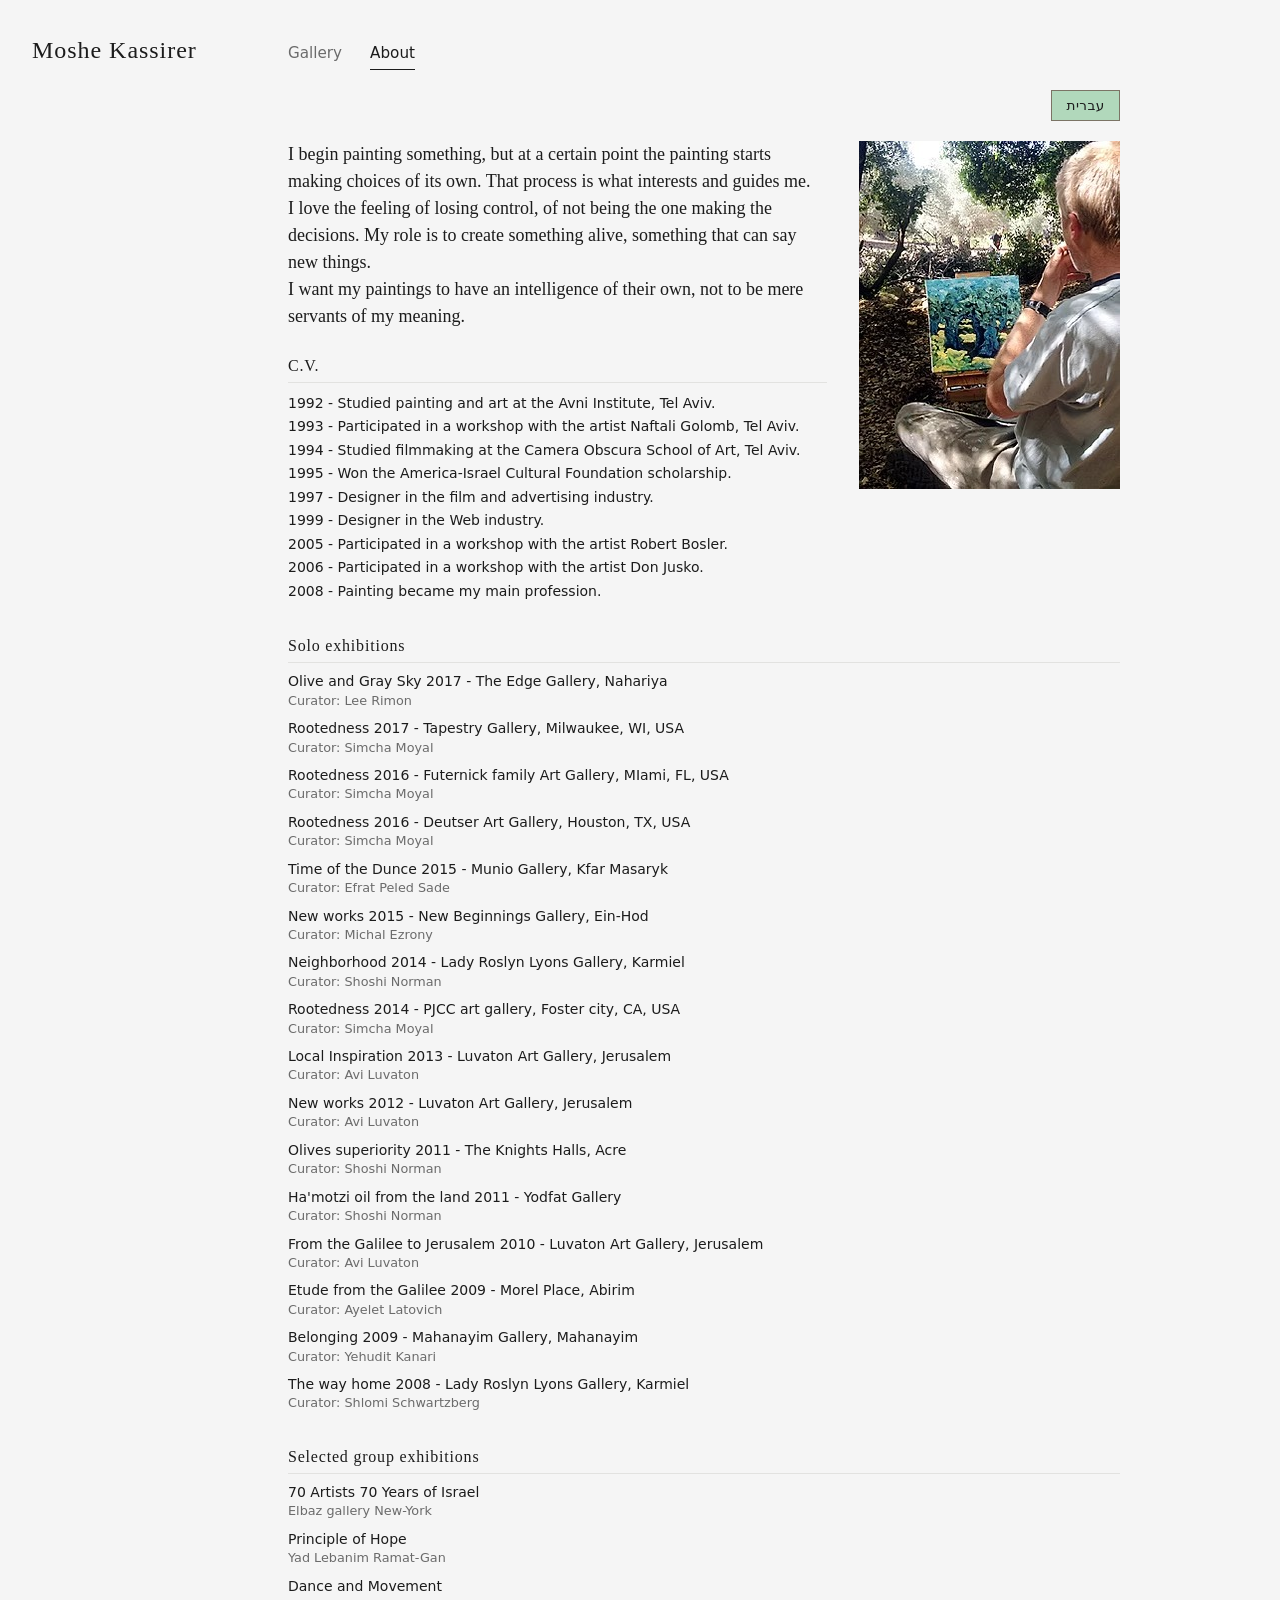
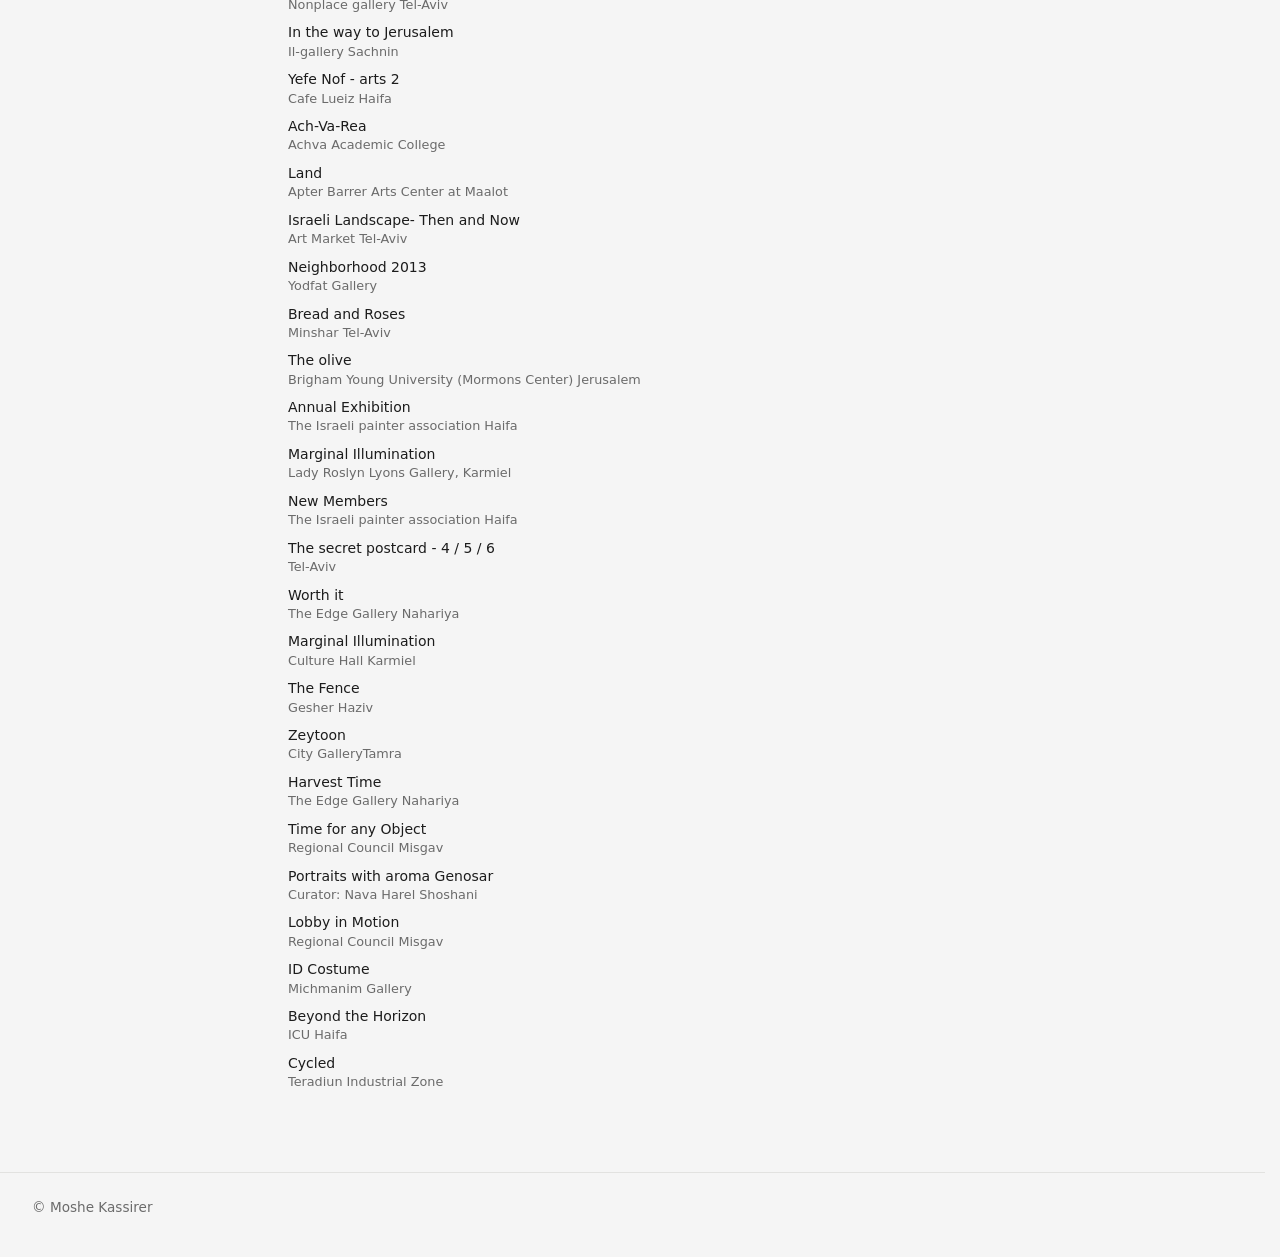
==== commit 67f7458a: "Update about-en.html" ====
--- a/about-en.html
+++ b/about-en.html
@@ -29,15 +29,15 @@
           <section class="cv">
             <h2>C.V.</h2>
             <ul class="cv-list">
-              <li>1992: Studied painting and art at the Avni Institute, Tel Aviv.</li>
-              <li>1993: Participated in a workshop with the artist Naftali Golomb, Tel Aviv.</li>
-              <li>1994: Studied filmmaking at the Camera Obscura School of Art, Tel Aviv.</li>
-              <li>1995: Won the America-Israel Cultural Foundation scholarship.</li>
-              <li>1997: Designer in the film and advertising industry.</li>
-              <li>1999: Designer in the Web industry.</li>
-              <li>2005: Participated in a workshop with the artist Robert Bosler.</li>
-              <li>2006: Participated in a workshop with the artist Don Jusko.</li>
-              <li>2008: Painting became my main profession.</li>
+              <li>1992 - Studied painting and art at the Avni Institute, Tel Aviv.</li>
+              <li>1993 - Participated in a workshop with the artist Naftali Golomb, Tel Aviv.</li>
+              <li>1994 - Studied filmmaking at the Camera Obscura School of Art, Tel Aviv.</li>
+              <li>1995 - Won the America-Israel Cultural Foundation scholarship.</li>
+              <li>1997 - Designer in the film and advertising industry.</li>
+              <li>1999 - Designer in the Web industry.</li>
+              <li>2005 - Participated in a workshop with the artist Robert Bosler.</li>
+              <li>2006 - Participated in a workshop with the artist Don Jusko.</li>
+              <li>2008 - Painting became my main profession.</li>
             </ul>
           </section>
         </div>
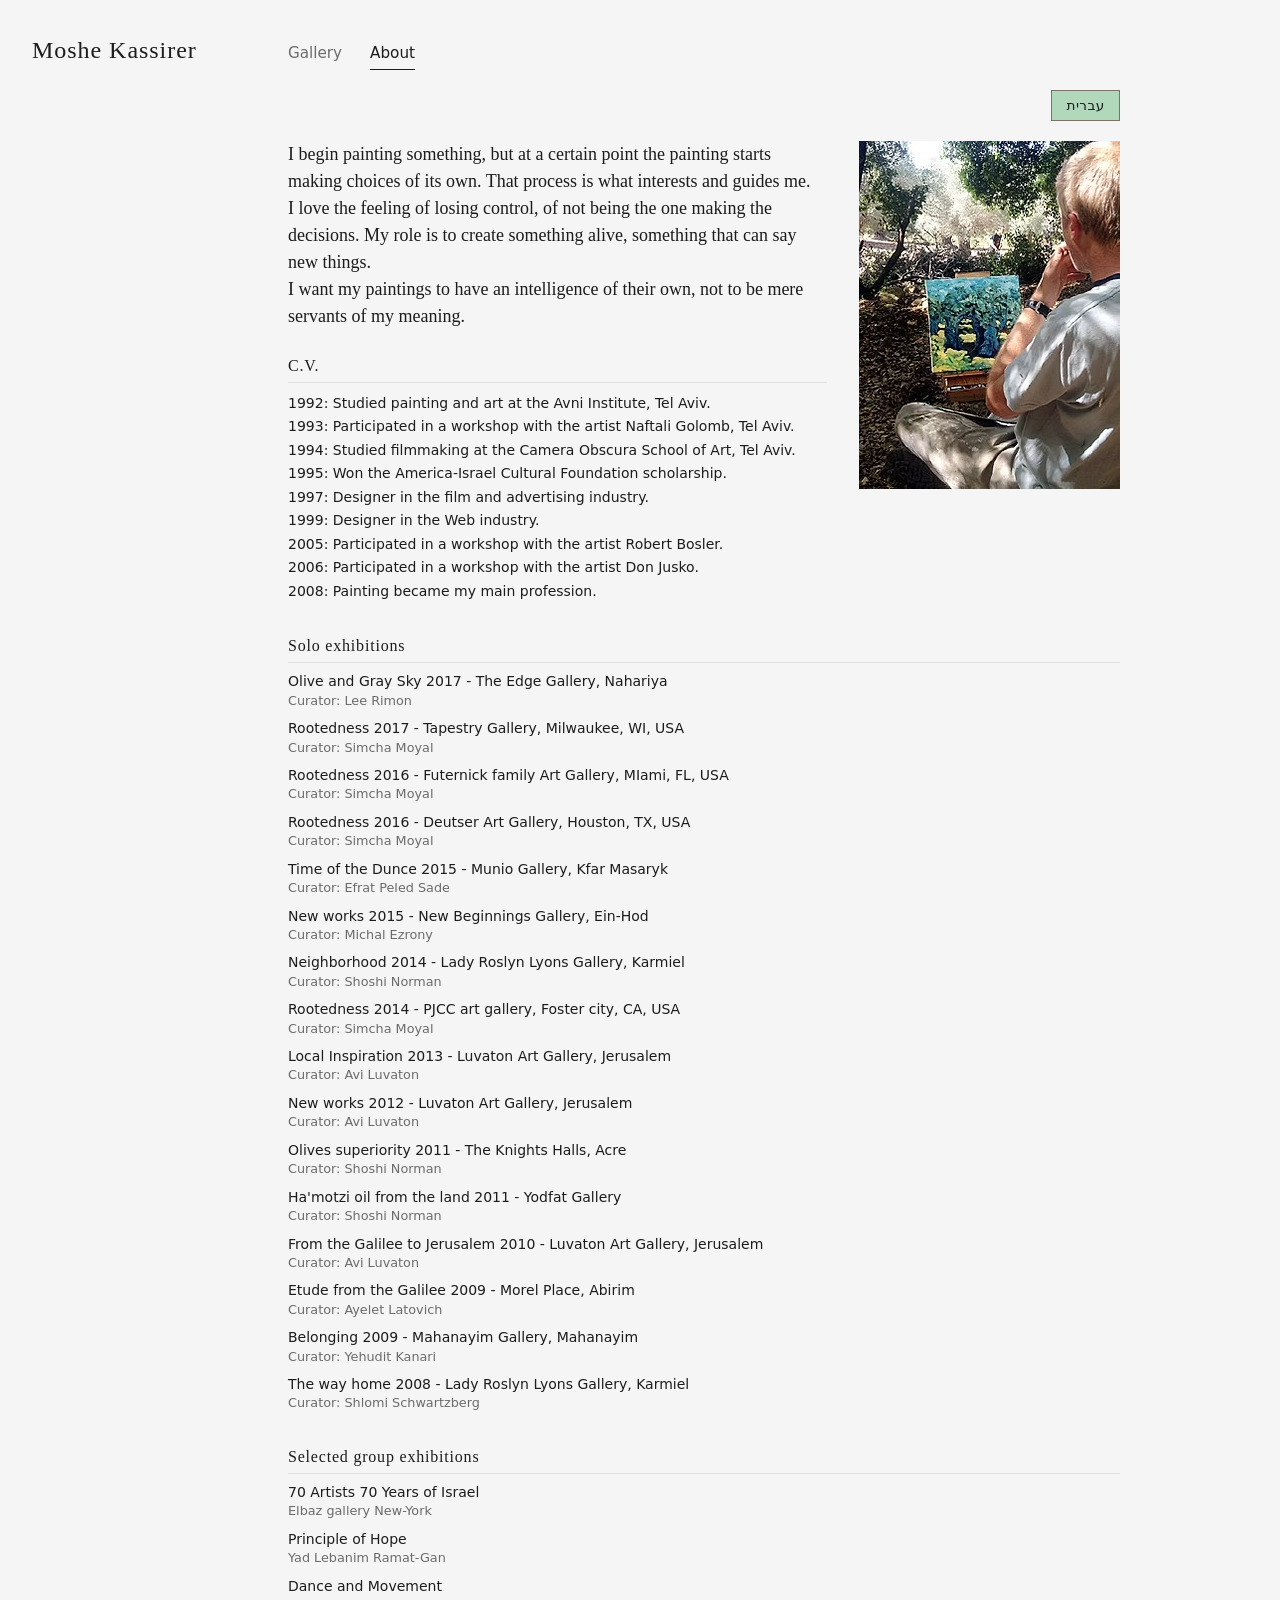
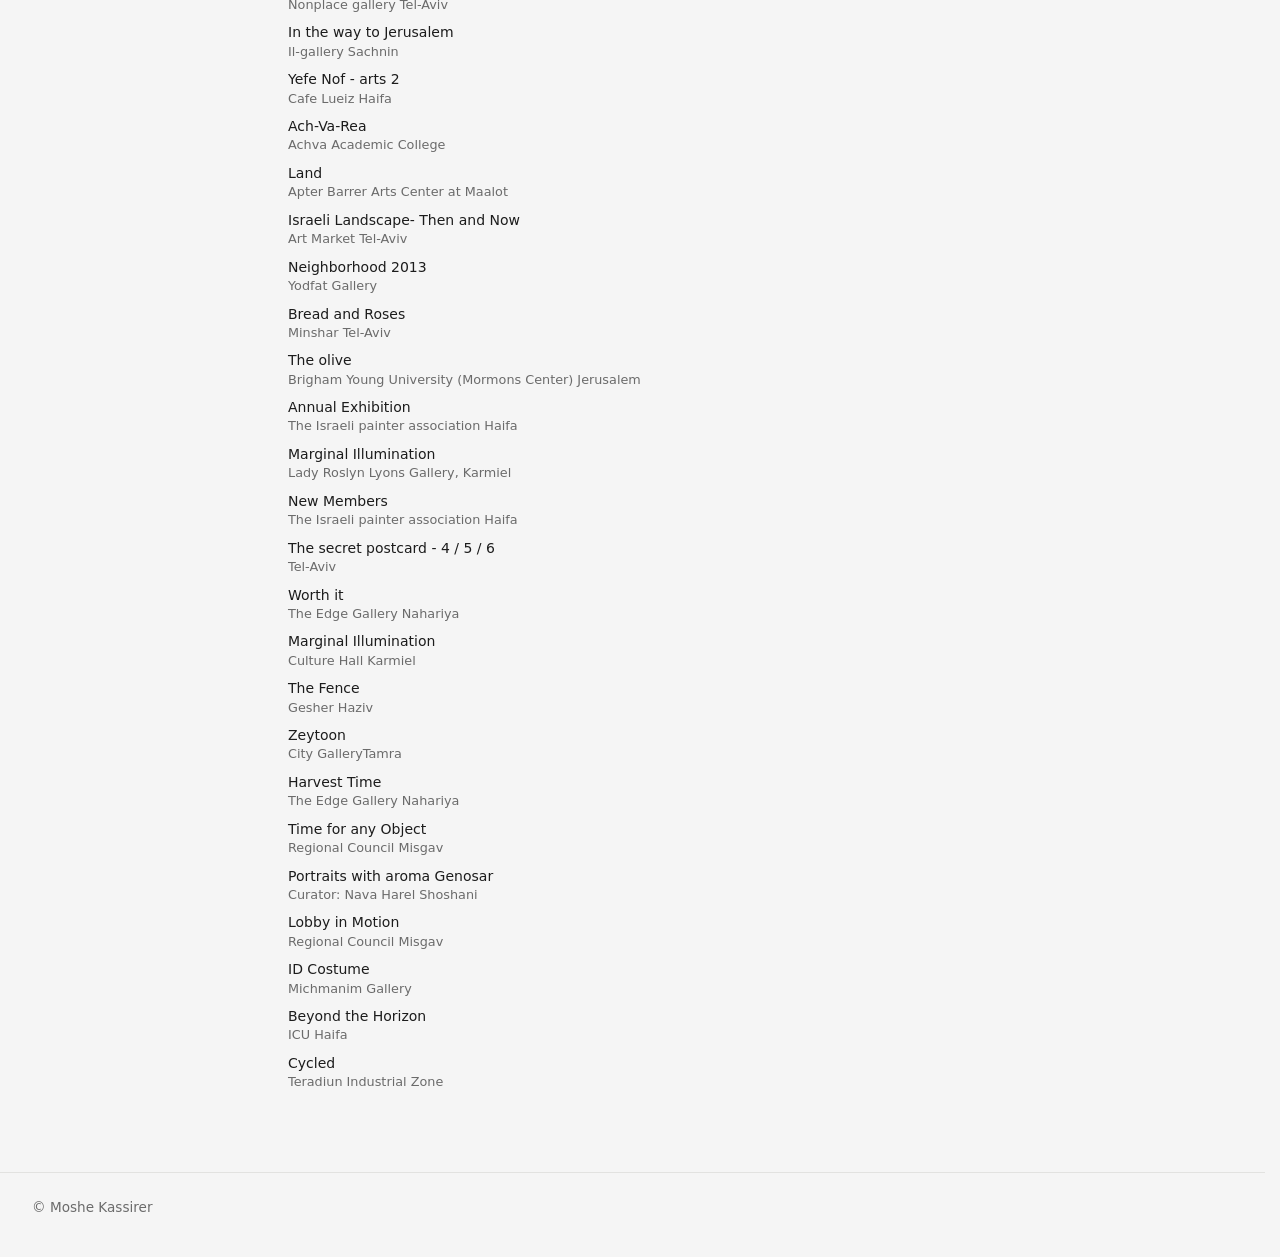
==== commit 6e5f918d: "Add files via upload" ====
--- a/about-en.html
+++ b/about-en.html
@@ -4,6 +4,9 @@
   <meta charset="utf-8">
   <meta name="viewport" content="width=device-width, initial-scale=1">
   <meta name="robots" content="noindex, nofollow">
+  <link rel="icon" href="favicon.svg" type="image/svg+xml">
+  <link rel="icon" href="favicon.ico" sizes="16x16 32x32 48x48">
+  <link rel="apple-touch-icon" href="apple-touch-icon.png">
   <title>About</title>
   <link rel="stylesheet" href="css/styles.css">
   <script src="js/site.js" defer></script>
@@ -29,15 +32,15 @@
           <section class="cv">
             <h2>C.V.</h2>
             <ul class="cv-list">
-              <li>1992 - Studied painting and art at the Avni Institute, Tel Aviv.</li>
-              <li>1993 - Participated in a workshop with the artist Naftali Golomb, Tel Aviv.</li>
-              <li>1994 - Studied filmmaking at the Camera Obscura School of Art, Tel Aviv.</li>
-              <li>1995 - Won the America-Israel Cultural Foundation scholarship.</li>
-              <li>1997 - Designer in the film and advertising industry.</li>
-              <li>1999 - Designer in the Web industry.</li>
-              <li>2005 - Participated in a workshop with the artist Robert Bosler.</li>
-              <li>2006 - Participated in a workshop with the artist Don Jusko.</li>
-              <li>2008 - Painting became my main profession.</li>
+              <li>1992: Studied painting and art at the Avni Institute, Tel Aviv.</li>
+              <li>1993: Participated in a workshop with the artist Naftali Golomb, Tel Aviv.</li>
+              <li>1994: Studied filmmaking at the Camera Obscura School of Art, Tel Aviv.</li>
+              <li>1995: Won the America-Israel Cultural Foundation scholarship.</li>
+              <li>1997: Designer in the film and advertising industry.</li>
+              <li>1999: Designer in the Web industry.</li>
+              <li>2005: Participated in a workshop with the artist Robert Bosler.</li>
+              <li>2006: Participated in a workshop with the artist Don Jusko.</li>
+              <li>2008: Painting became my main profession.</li>
             </ul>
           </section>
         </div>
